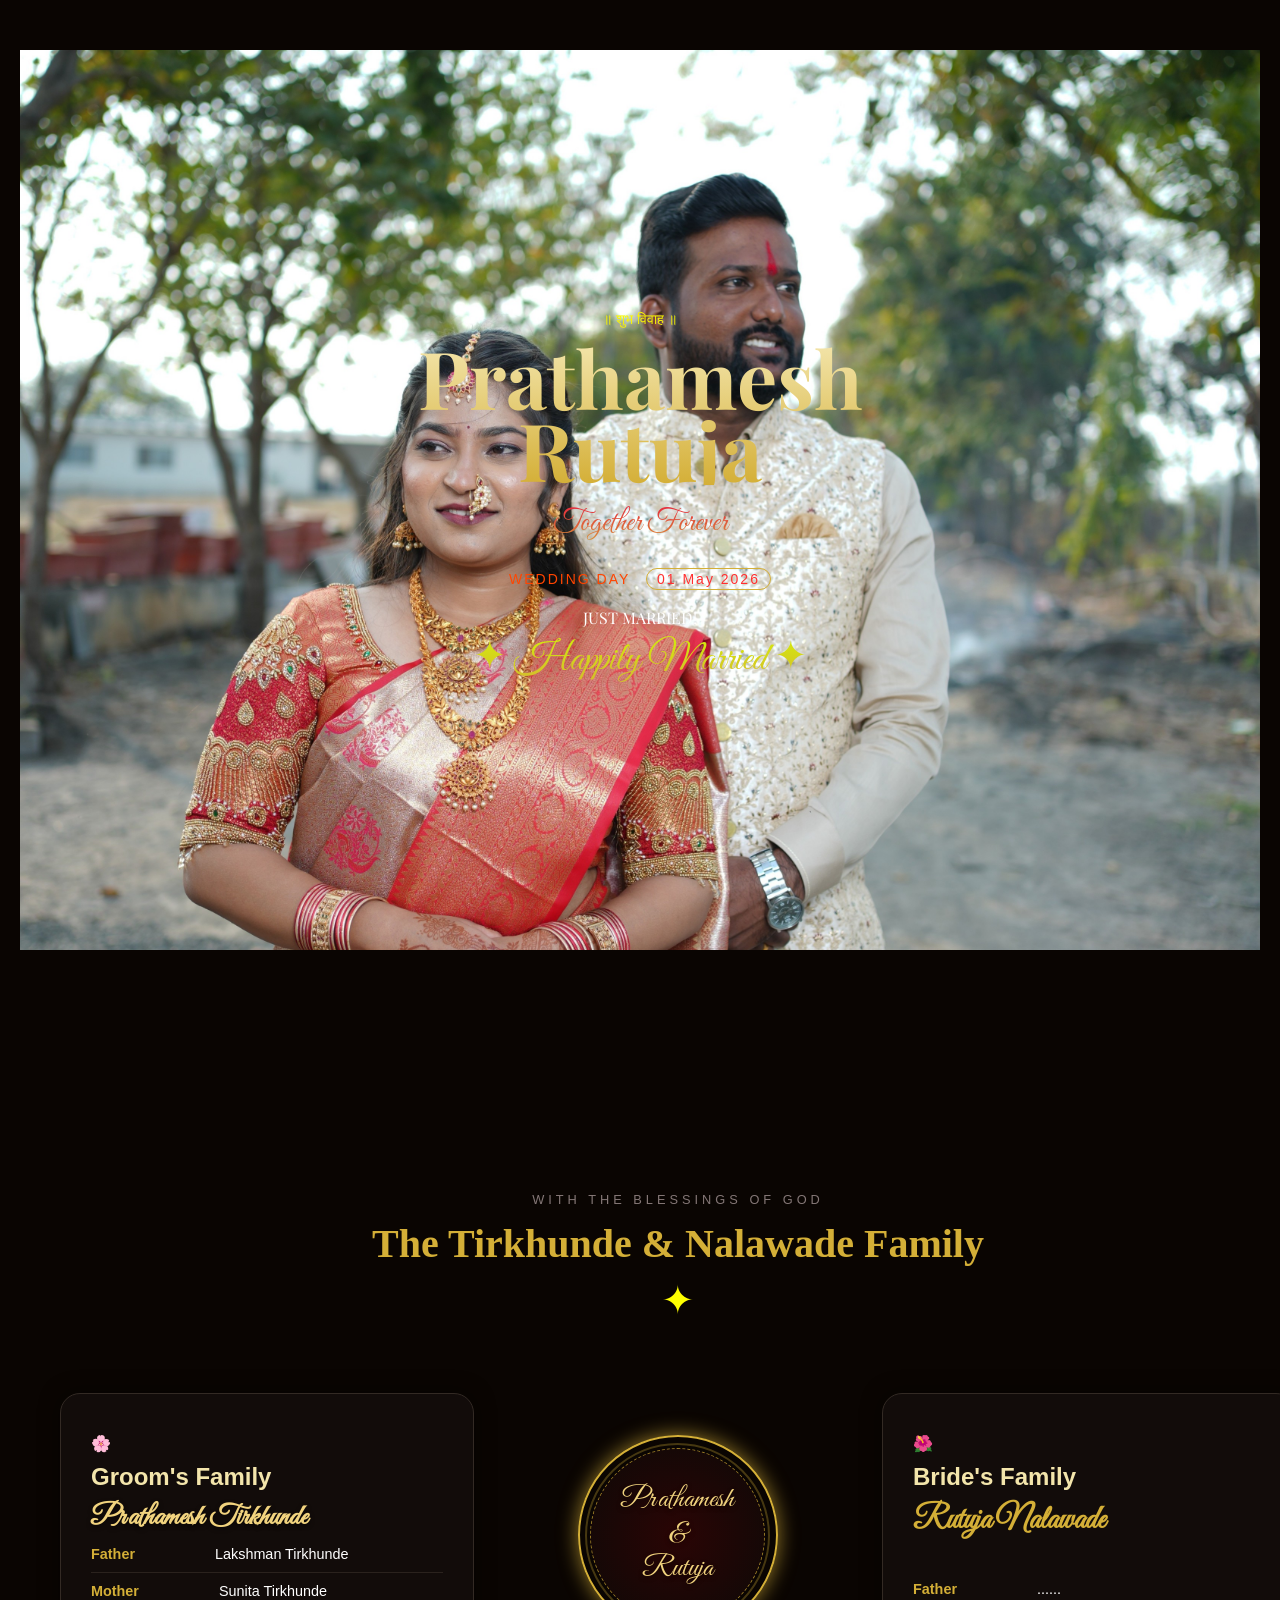
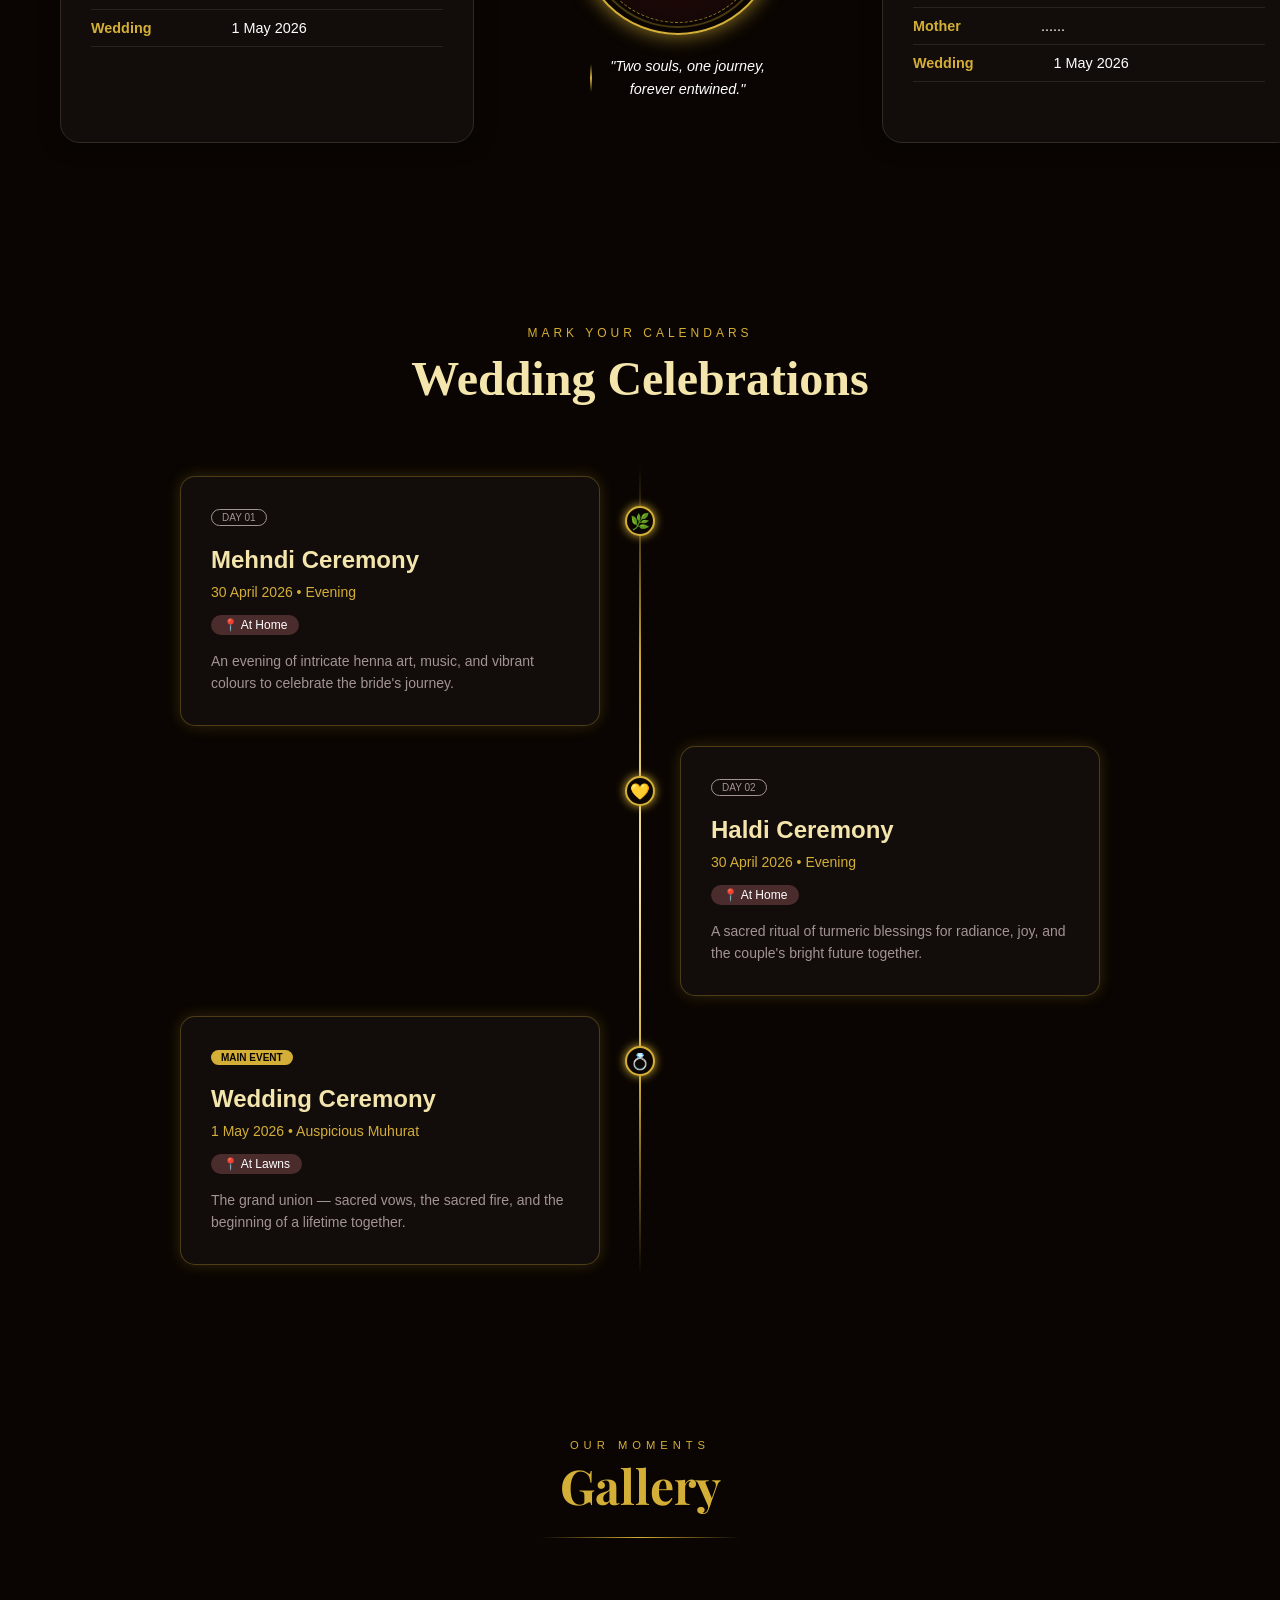
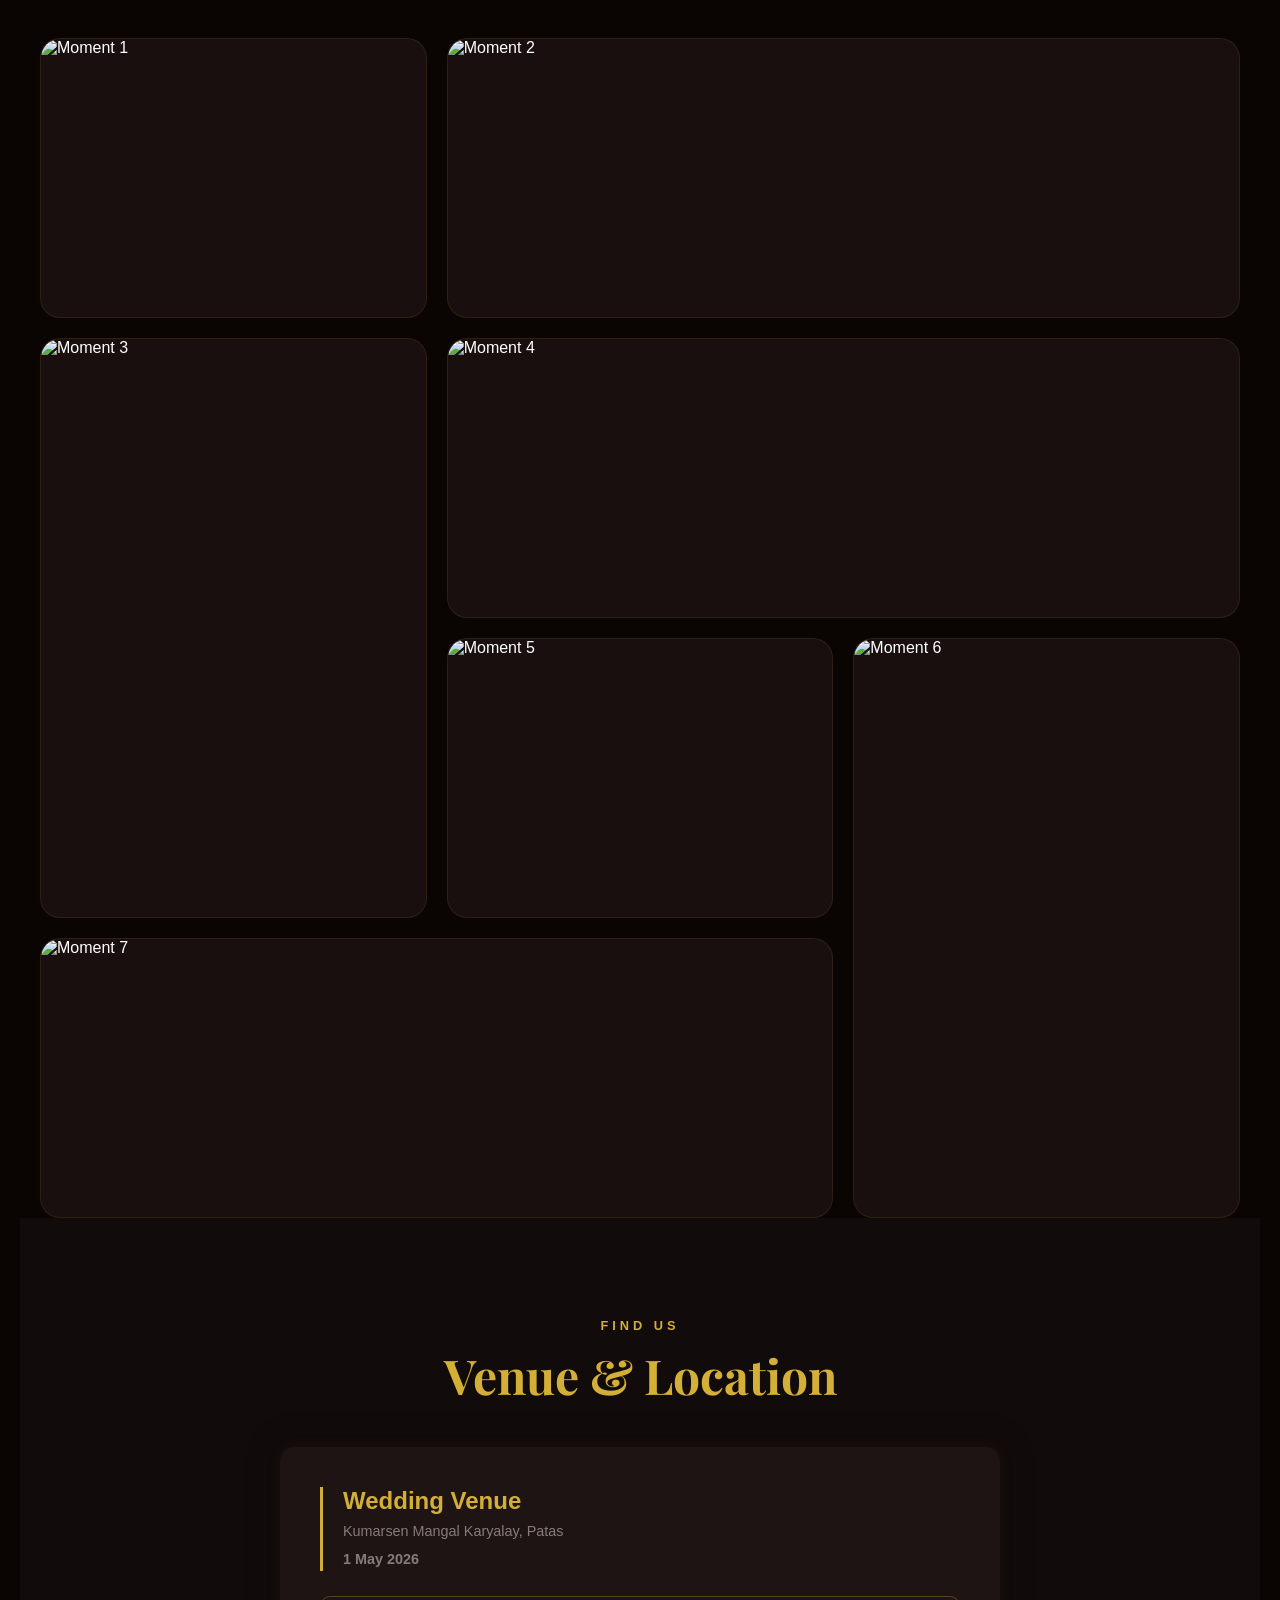
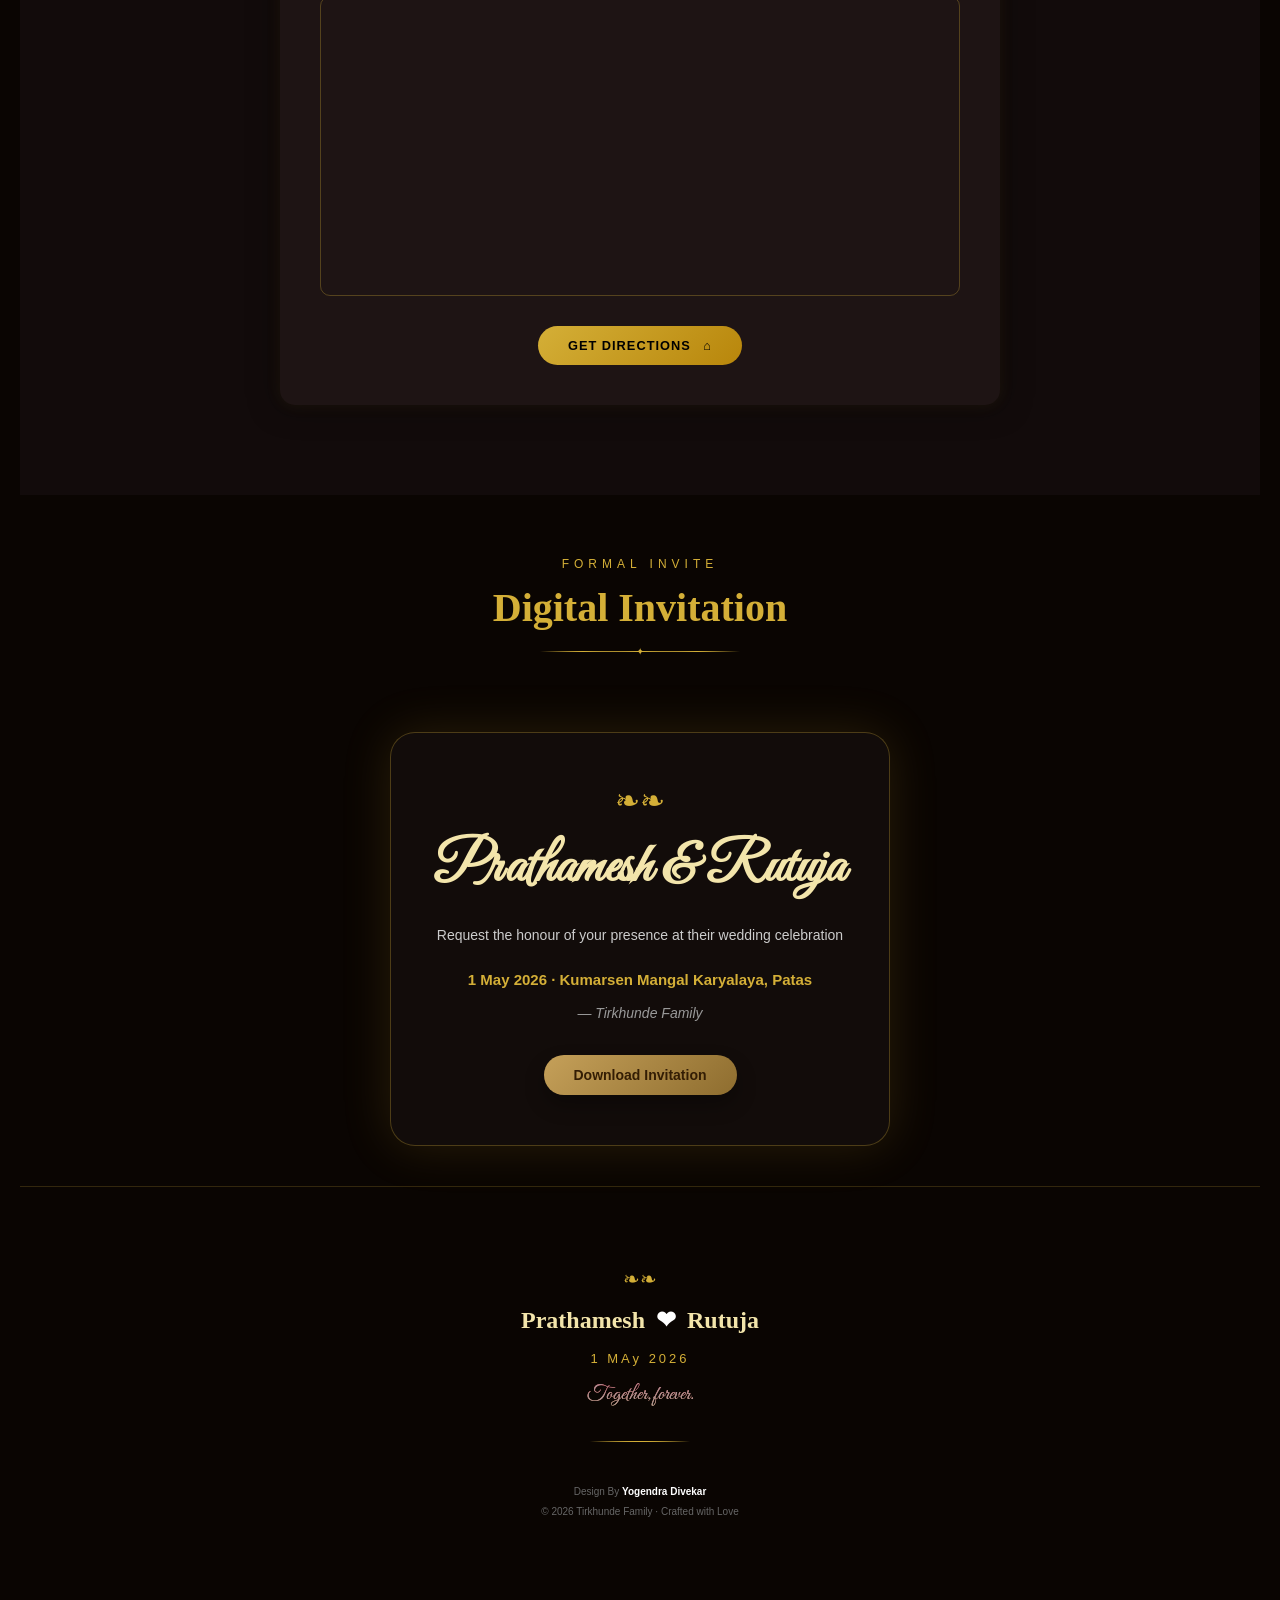
==== inner.html @ dc98af4c "Add files via upload" ====
<!DOCTYPE html>
<html lang="en">
<head>
    <meta charset="UTF-16">
    <meta name="viewport" content="width=device-width, initial-scale=1.0">
    <title>Prathamesh & Rutuja Wedding Invitation</title>
    <link rel="stylesheet" href="styles.css">
    <link href="https://fonts.googleapis.com/css2?family=Great+Vibes&display=swap" rel="stylesheet">
    <link href="https://fonts.googleapis.com/css2?family=Playfair Display:wght@500&display=swap" rel="stylesheet">
     <link href="https://fonts.googleapis.com/css2?family=Playfair+Display:ital,wght@0,400;0,700;1,400&family=Great+Vibes&display=swap" rel="stylesheet">
</head>
<body>
    <div class="hero-section">
        <div class="overlay"></div>

        <div class="contentt">
            <p style="color:  #f8f405;" class="sub-header">॥ शुभ विवाह ॥</p>
            <h1 class="names">Prathamesh<br>Rutuja</h1>
            <p class="tagline">Together Forever</p>

            <div class="wedding-date">
                <span>WEDDING DAY</span>
                <span style="color: rgb(255, 47, 47)" style="font-weight: 300;" class="date-box">01 May 2026</span>
            </div>

            <div class="countdown-container">
                <div class="time-box">
                    <span id="days">00</span>
                    <p>DAYS</p>
                </div>
                <span class="divider">:</span>
                <div class="time-box">
                    <span id="hours">00</span>
                    <p>HOURS</p>
                </div>
                <span class="divider">:</span>
                <div class="time-box">
                    <span id="minutes">00</span>
                    <p>MINUTES</p>
                </div>
                <span class="divider">:</span>
                <div class="time-box">
                    <span id="seconds">00</span>
                    <p>SECONDS</p>
                </div>
            </div>

            <p class="status">✦ Happily Married ✦</p>
        </div>

    </div>
<div class="invitation-container">
    <header class="reveal">
        <p class="blessing">WITH THE BLESSINGS OF GOD</p>
        <h1>The Tirkhunde & Nalawade Family</h1>
        <div class="divider">✦</div>
    </header>

    <main class="content-wrapper">
        <section class="card left reveal">
            <div class="flower">🌸</div>
            <h2>Groom's Family</h2>
            <h3 class="namess">Prathamesh Tirkhunde</h3>
            <div class="details">
                <div class="row"><span>Father</span> <span>Lakshman Tirkhunde</span></div>
                <div class="row"><span>Mother</span> <span>Sunita Tirkhunde</span></div>
                <div class="row"><span>Wedding</span> <span>1 May 2026</span></div>
                
            </div>
        </section>

            <div class="center-seal reveal">
                <div class="outer-glow">
                    <div class="middle-border">
                        <div class="inner-circle">
                    <p class="namess">Prathamesh <br>& <br>Rutuja</p>
                    </div>
                </div>
            </div>
            <blockquote class="quote">"Two souls, one journey, <br>forever entwined."</blockquote>
            </div>

        <section class="card right reveal">
            <div class="flower">🌺</div>
            <h2>Bride's Family</h2>
            <h3 class="namee">Rutuja Nalawade</h3>
            <div class="details">
                <div class="row"><span>Father</span> <span>......</span></div>
                <div class="row"><span>Mother</span> <span>......</span></div>
                <div class="row"><span>Wedding</span> <span>1 May 2026</span></div>
            </div>
        </section>
    </main>
</div>
  <div class="header animate">
        <span>Mark Your Calendars</span>
        <h1>Wedding Celebrations</h1>
    </div>

    <section class="timeline-wrapper">
    <div class="timeline">
        
        <div class="container left animate">
            <div class="icon">🌿</div>
            <div class="content">
                <div class="day-tag">Day 01</div>
                <h2>Mehndi Ceremony</h2>
                <div class="date">30 April 2026 • Evening</div>
                <div class="location">📍 At Home</div>
                <p>An evening of intricate henna art, music, and vibrant colours to celebrate the bride's journey.</p>
            </div>
        </div>

        <div class="container right animate">
            <div class="icon">💛</div>
            <div class="content">
                <div class="day-tag">Day 02</div>
                <h2>Haldi Ceremony</h2>
                <div class="date">30 April 2026 • Evening</div>
                <div class="location">📍 At Home</div>
                <p>A sacred ritual of turmeric blessings for radiance, joy, and the couple's bright future together.</p>
            </div>
        </div>

        <div class="container left animate">
            <div class="icon">💍</div>
            <div class="content">
                <div class="day-tag main-event-tag">Main Event</div>
                <h2>Wedding Ceremony</h2>
                <div class="date">1 May 2026 • Auspicious Muhurat</div>
                <div class="location">📍 At Lawns</div>
                <p>The grand union — sacred vows, the sacred fire, and the beginning of a lifetime together.</p>
            </div>
        </div>
</section>


    <header class="gallery-header">
        <span class="sub-title">Our Moments</span>
        <h1 class="main-title">Gallery</h1>
        <div class="dividerr"></div>
    </header>

    <main class="gallery-grid">
        <div class="gallery-item"  onclick="openLightbox('image/NDN01866.JPG')">
            <img src="image/NDN01866.JPG" alt="Moment 1">
            <div class="overlay">
                <button class="view-btn">VIEW</button>
            </div>
        </div>

        <div class="gallery-item wide" onclick="openLightbox('image/NDN01871.JPG')">
            <img src="image/NDN01871.JPG" alt="Moment 2">
            <div class="overlay">
                <button class="view-btn">VIEW</button>
            </div>
        </div>

        <div class="gallery-item tall"  onclick="openLightbox('image/NDN01863.JPG')">
            <img src="image/NDN01863.JPG" alt="Moment 3">
            <div class="overlay">
                <button class="view-btn">VIEW</button>
            </div>
        </div>

        <div class="gallery-item wide"  onclick="openLightbox('image/NDN01873.JPG')">
            <img src="image/NDN01873.JPG" alt="Moment 4">
            <div class="overlay">
                <button class="view-btn">VIEW</button>
            </div>
        </div>

        <div class="gallery-item"  onclick="openLightbox('image/NDN01881.JPG')">
            <img src="image/NDN01881.JPG" alt="Moment 5">
            <div class="overlay">
                <button class="view-btn">VIEW</button>
            </div>
        </div>

        <div class="gallery-item tall" onclick="openLightbox('image/NDN01884.JPG')">
            <img src="image/NDN01884.JPG" alt="Moment 6">
            <div class="overlay">
                <button class="view-btn">VIEW</button>
            </div>
        </div>

        <div class="gallery-item wide"  onclick="openLightbox('image/NDN01708.JPG')">
            <img src="image/NDN01708.JPG" alt="Moment 7">
            <div class="overlay">
                <button class="view-btn">VIEW</button>
            </div>
        </div>
    </main>

    <div id="lightbox" class="lightbox" onclick="closeLightbox()">
        <span class="close-btn">&times;</span>
        <img id="lightbox-img" src="" alt="Full View">
    </div>

    <div class="venue-section">
    <div class="container">
        <div class="header-section" id="header">
            <h2 class="find-us">Find Us</h2>
            <h1 class="main-title">Venue & Location</h1>
        </div>

        <div class="venue-card" id="card">
            <div class="venue-info">
                <h3>Wedding Venue</h3>
                <p>Kumarsen Mangal Karyalay, Patas</p>
                <p><strong>1 May 2026</strong></p>
            </div>

            <div class="map-wrapper">
                <iframe 
                    src="https://www.google.com/maps/embed?pb=!1m18!1m12!1m3!1d3785.437340078713!2d74.4019183!3d18.4184617!2m3!1f0!2f0!3f0!3m2!1i1024!2i768!4f13.1!3m3!1m2!1s0x3bc211026df5e941%3A0xe6fed76d48ded981!2sKumarsen%20Mangal%20Karyalay!5e0!3m2!1sen!2sin!4v1700000000000"" 
                    allowfullscreen="" 
                    loading="lazy">
                </iframe>
            </div>

            <a href="https://www.google.com/maps/dir//Kumarsen+Mangal+Karyalay,+Patas,+Maharashtra+412219"" 
       target="_blank" 
       style="text-decoration: none;">
        <button class="btn-directions">
            Get Directions <span style="margin-left:8px;">⌂</span>
        </button>
        </div>
    </div>
</div>

<div class="page-container">
    <header>
        <p class="formal-invite">Formal Invite</p>
        <h1>Digital Invitation</h1>
        <div class="dividerr">
            <div class="line"></div>
            <div class="star">✦</div>
            <div class="line"></div>
        </div>
    </header>

    <main class="invitation-card">
        <div style="color: var(--gold); font-size: 30px; margin-bottom: 15px;">❧❧</div>
        
        <h2 class="couple-names">Prathamesh & Rutuja</h2>
        
        <p class="invitation-text">
            Request the honour of your presence at their wedding celebration
        </p>
        
        <p class="event-details">
            1 May 2026 · Kumarsen Mangal Karyalaya, Patas
        </p>
        
        <p class="family-name">— Tirkhunde Family</p>
        
<a href="#" class="btn-download" onclick="showInvitation()">
    Download Invitation
</a>

<!-- Hidden Image -->
<div id="invitationBox" class="hidden">
    <img src="image/WhatsApp Image 2026-03-31 at 11.41.42 PM.jpeg" class="invitation-img">

    <!-- Download Button -->
    <a href="image/WhatsApp Image 2026-03-31 at 11.41.42 PM.jpeg" download="Wedding-Invitation.jpg" class="download-btn">
        Download Now
    </a>
</div>
    </main>

    <footer>
        <div style="color: var(--gold); font-size: 20px;">❧❧</div>
        <h3 class="footer-names">Prathamesh <span class="heart">❤</span> Rutuja</h3>
        <p class="footer-date">1 MAy 2026</p>
        <p class="taglinee">Together, forever.</p>
        
        <div class="dividerr" style="width: 100px; margin-top: 30px;">
            <div class="line"></div>
        </div>

        <div class="credits">
    Design By <span style="font-weight: bold; color: white;">Yogendra Divekar</span><br>
    © 2026 Tirkhunde Family · Crafted with Love
</div>
    </footer>
</div>

<audio id="bg-music" loop>
    <source src="image/Ha-Jiv-Vedavala.mp3" type="audio/mpeg">
</audio>
    <script src="scripts.js"></script>
</body>
</html>
---- styles.css ----
/* style.css */
body, html {
    margin: 0;
    padding: 0;
    min-height: 100%;
    font-family: 'Segoe UI', Tahoma, Geneva, Verdana, sans-serif;
    overflow-y: auto;
}

.hero-section {
    background: url('image/NDN01863.jpg') no-repeat center center/cover;
    min-height: 100vh;
    position: relative;
    display: flex;
    justify-content: center;
    align-items: center;
    text-align: center;
    color: white;
}

.overlay {
    position: absolute;
    top: 0;
    left: 0;
    width: 100%;
    height: 100%;
    background: rgba(46, 33, 23, 0.5); /* Brownish tint */
}

.contentt {
    z-index: 2;
}

.names {
    font-size: 80px;
    font-family: 'Playfair Display', serif;
    background: linear-gradient(to bottom, #f3e5ab, #d4af37);
    -webkit-background-clip: text;
    -webkit-text-fill-color: transparent;
    margin: 10px 0;
    line-height: 0.9;
}

.tagline {
    font-family: 'Great Vibes', cursive;
    font-size: 30px;
    font-weight: 500;
    background: linear-gradient(to bottom, #e90a3e, #D4AF37);
        -webkit-background-clip: text;
    -webkit-text-fill-color: transparent;
    line-height: 1.2;
    padding: 10px;
    margin: 0;
}

.wedding-date {
    margin: 20px 0;
    font-size: 14px;
    letter-spacing: 2px;
    color: orangered;
}

.date-box {
    border: 1px solid #d4af37;
    padding: 2px 10px;
    margin-left: 10px;
    border-radius: 15px;
}

.countdown-container {
    display: flex;
    justify-content: center;
    align-items: center;
    gap: 10px;
    font-family: 'Playfair Display', sans-serif;
}

.time-box {
    background: rgba(0, 0, 0, 0.4);
    padding: 15px;
    border-radius: 8px;
    border: 0.5px solid rgba(255, 193, 7, 0.5);
    min-width: 70px;
}

.time-box span {
    font-size: 32px;
    font-weight: bold;
    color: #f3e5ab;
}

.time-box p {
    font-size: 10px;
    margin: 0;
}

.status {
        font-family: 'Great Vibes', cursive;
    font-size: 40px;
    font-weight: 500;
    background: linear-gradient(to bottom, #d4f405, #d4af37);
        -webkit-background-clip: text;
    -webkit-text-fill-color: transparent;
}
.divider{
    color: yellow;
    font-size: 40px;
}

/*new page*/

:root {
    --bg-color: #0d0907;
    --card-bg: #16110f;
    --gold: #d4af37;
    --text-light: #e0e0e0;
}

body {
    background-color: var(--bg-color);
    color: var(--text-light);
    font-family: 'Playfair Display', serif;
    margin: 0;
}


.invitation-container {
    max-width: 1200px;
    width: 90%;
    text-align: center;
    padding: 80px 20px;
    margin: 100px; /* ✅ important */
}

header h1 {
    font-size: 2.5rem;
    color: var(--gold);
    margin: 10px 0;
}

.blessing {
    letter-spacing: 4px;
    font-size: 0.8rem;
    opacity: 0.8;
}

.content-wrapper {
    display: grid;
    grid-template-columns: 1fr 0.5fr 1fr;
    gap: 20px;
    align-items: center;
    margin-top: 50px;
}

.card {
    background: var(--card-bg);
    border: 1px solid #332a24;
    border-radius: 20px;
    padding: 40px 30px;
    box-shadow: 0 0 20px rgba(0,0,0,0.5);
    min-height: 350px;
    transition: transform 0.3s ease;
}

.card:hover {
    transform: translateY(-5px);
    border-color: var(--gold);
    box-shadow: 0 10px 80px rgba(212, 175, 55, 0.4), 
                0 0 15px rgba(212, 175, 55, 0.2);
    
    transition: all 0.4s ease-in-out;
}

.namee {
    font-family: 'Great Vibes', cursive;
    color: var(--gold);
    font-size: 2rem;
    margin-bottom: 30px;
}

.details .row {
    display: flex;
    gap: 80px;
    padding: 10px 0;
    border-bottom: 1px solid #2a221d;
    font-size: 0.9rem;
}

.details span:first-child {
    color: var(--gold);
    font-weight: bold;
}

/* Center Section */
.center-seal {
    display: flex;
    flex-direction: column;
    align-items: center;
    justify-content: center;
}

/* 1. The Largest Outer Glow Ring */
.outer-glow {
    width: 200px;
    height: 200px;
        border: 2px solid #d4af37; /* Strong gold */
    border-radius: 50%;
    display: flex;
    align-items: center;
    justify-content: center;
    box-shadow: 0 0 20px rgba(212, 175, 55, 0.7);
}

/* 2. The Middle Solid Border Ring */
.middle-border {
    width: 185px;
    height: 185px;
        border: 2px solid rgba(212, 175, 55, 0.3); /* Faint gold */
    border-radius: 50%;
    display: flex;
    align-items: center;
    justify-content: center;
  
}

/* 3. The Inner Filled Circle */
.inner-circle {
    width: 175px;
    height: 175px;
    /* This creates the beaded/dotted look */
    border: 1.5px dashed rgba(212, 175, 55, 0.7); 
    border-radius: 50%;
    
    background: radial-gradient(circle, #2a0505 0%, #0d0907 100%);
    display: flex;
    flex-direction: column;
    align-items: center;
    justify-content: center;
    text-align: center;
}

.namess {
    font-family: 'Great Vibes', cursive;
    font-size: 1.8rem;
    color: #f1d37e; /* Light gold for readability */
    line-height: 1.2;
    text-shadow: 0 2px 4px rgba(0,0,0,0.5);
}

.quote {
    font-style: italic;
    font-size: 0.9rem;
    margin-top: 20px;
    line-height: 1.6;
    position: relative;
  padding-left: 20px; /* space for line */
}
.quote::before {
  content: "";
  position: absolute;

  left: 0;
  top: 20%;
  bottom: 20%;

  width: 2px;
  background: #d4af37;
  background: linear-gradient(to bottom, transparent, #d4af37, transparent);
}
/* Mobile View */
@media (max-width: 900px) {
    .content-wrapper {
        grid-template-columns: 1fr;
    }
    .center-seal { order: -1; margin-bottom: 30px; }
}
/* BASE ANIMATION */
.reveal {
    opacity: 0;
    transform: translateY(40px);
    transition: all 0.8s ease;
    will-change: transform, opacity;
}

/* SHOW */
.reveal.show {
    opacity: 1;
    transform: translate(0,0);
}

/* Header animation */
header.reveal {
    transform: translateY(-50px);
}

/* Left card */
.card.left.reveal {
    transform: translateX(-80px);
}

/* Right card */
.card.right.reveal {
    transform: translateX(80px);
}

/* Center seal animation */
.center-seal.reveal {
    transform: scale(0.1);
}

/* When visible */
.center-seal.show {
    transform: scale(1);
}

/* Glow pulse animation */
@keyframes glowPulse {
    0% {
        box-shadow: 0 0 10px rgba(212,175,55,0.3);
    }
    50% {
        box-shadow: 0 0 30px rgba(212,175,55,0.8);
    }
    100% {
        box-shadow: 0 0 10px rgba(212,175,55,0.3);
    }
}

.outer-glow {
    animation: glowPulse 3s infinite ease-in-out;
}
/* next page */

:root {
            --bg-color: #1a0b0b;
            --card-bg: #2d1b1b;
            --gold: #d4af37;
            --text-muted: #a39494;
            --glow: rgba(212, 175, 55, 0.2);
        }

        body {
            background-color: var(--bg-color);
    color: white;
    font-family: 'Times New Roman', serif;
    margin: 0;
    padding: 50px 0;

        }
.timeline-wrapper {
    display: flex;
    flex-direction: column;
    align-items: center;
    margin-bottom: 100px;
}
        .header {
            text-align: center;
            margin-bottom: 60px;
        }

        .header span {
            text-transform: uppercase;
            letter-spacing: 4px;
            font-size: 12px;
            color: var(--gold);
        }

        .header h1 {
            font-size: 48px;
            margin: 10px 0;
            color: #f3e5ab;
        }

        /* Timeline Container */
        .timeline {
            position: relative;
            max-width: 1000px;
            width: 100%;
        }

        /* Central Line */
        .timeline::after {
    content: '';
    position: absolute;
    width: 2px;
    top: 0;
    bottom: 0;
    left: 50%;
    transform: translateX(-50%);

    background: linear-gradient(
        to bottom,
        transparent,
        #d4af37,
        #f3e5ab,
        #d4af37,
        transparent
    );

    z-index: 0; /* BELOW EVERYTHING */
}

        /* Container for each event */
        .container {
            padding: 10px 40px;
            position: relative;
            width: 50%;
            box-sizing: border-box;
            z-index: 1;
        }

        /* Zig Zag logic */
        .left { left: 0; text-align: left; }
        .right { left: 50%; text-align: left; }

        /* Icon Circles on the line */
        .icon {
    position: absolute;
    width: 30px;
    height: 30px;
    background: var(--bg-color);
    border: 2px solid var(--gold);
    border-radius: 50%;
    top: 40px;
    z-index: 2; /* ABOVE LINE */

    display: flex;
    align-items: center;
    justify-content: center;

    box-shadow: 0 0 10px var(--gold);
}

        .left .icon { right: -15px; }
        .right .icon { left: -15px; }

        /* The Box/Card */
        .content {
    background-color: var(--card-bg);
    padding: 30px;
    border-radius: 15px;
    border: 1px solid rgba(212, 175, 55, 0.3);
    box-shadow: 0 0 15px var(--glow);

    transition: all 0.4s ease; /* smooth hover */
}
.content:hover {
    transform: translateY(-8px) scale(1.02);

    box-shadow: 
        0 10px 25px rgba(0,0,0,0.4),
        0 0 20px rgba(212, 175, 55, 0.6),
        0 0 40px rgba(212, 175, 55, 0.3);
}

        .day-tag {
            font-size: 10px;
            border: 1px solid var(--text-muted);
            padding: 2px 10px;
            border-radius: 10px;
            display: inline-block;
            margin-bottom: 10px;
            color: var(--text-muted);
            text-transform: uppercase;
        }

        .main-event-tag {
            background: var(--gold);
            color: var(--bg-color);
            font-weight: bold;
            border: none;
        }

        h2 { margin: 10px 0; color: #f3e5ab; font-size: 24px; }
        .date { color: var(--gold); font-size: 14px; margin-bottom: 15px; }
        .location { 
            display: inline-block;
            background: #4a2c2c; 
            padding: 3px 12px; 
            border-radius: 15px; 
            font-size: 12px;
            margin-bottom: 15px;
        }
        p { color: var(--text-muted); line-height: 1.6; font-size: 14px; }

        /* Responsive for mobile */
        @media screen and (max-width: 768px) {
            .timeline::after { left: 31px; }
            .container { width: 100%; padding-left: 70px; padding-right: 25px; }
            .right { left: 0; }
            .left .icon, .right .icon { left: 16px; }
        }
        /* ANIMATION BASE */
.animate {
    opacity: 0;
    transform: translateY(40px);
    transition: all 0.8s ease;
    will-change: transform, opacity;
}

/* Header */
.header.animate {
    transform: translateY(-40px);
}

/* Left */
.left.animate {
    transform: translateX(-60px);
}

/* Right */
.right.animate {
    transform: translateX(60px);
}

/* Active */
.animate.show {
    opacity: 1;
    transform: translate(0,0);
}

/* gallery*/

/* General Reset */
* {
    margin: 0;
    padding: 0;
    box-sizing: border-box;
}

body {
    background-color: #0d0606;
    color: #fff;
    font-family: 'Times New Roman', serif;
    padding: 50px 20px;
}

/* Header */
.gallery-header {
    text-align: center;
    margin-bottom: 60px;
}

.sub-title {
    color: #d4af37;
    text-transform: uppercase;
    letter-spacing: 5px;
    font-size: 0.7rem;
}

.main-title {
    font-size: 4rem;
    margin: 15px 0;
    color: #f5e6be;
}

.dividerr {
    height: 1px;
    width: 100px;
    background: linear-gradient(to right, transparent, #d4af37, transparent);
    margin: 0 auto;
}

/* Grid System */
.gallery-grid {
    display: grid;
    grid-template-columns: repeat(3, 1fr); /* 3 column layout */
    grid-auto-rows: 280px;
    grid-gap: 20px;
    max-width: 1200px;
    margin: 0 auto;
}

/* Sizing Logic */
.gallery-item.wide { grid-column: span 2; }
.gallery-item.tall { grid-row: span 2; }

.gallery-item {
    position: relative;
    border-radius: 20px;
    overflow: hidden;
    cursor: pointer;
    background: #1a0f0f;
    border: 1px solid rgba(212, 175, 55, 0.1);
}

.gallery-item img {
    width: 100%;
    height: 100%;
    object-fit: cover;
    transition: transform 0.7s ease;
}

/* Hover & Animation */
.gallery-item:hover img {
    transform: scale(1.1);
}

.overlay {
    position: absolute;
    top: 0;
    left: 0;
    width: 100%;
    height: 100%;
    background: rgba(0, 0, 0, 0.5);
    display: flex;
    justify-content: center;
    align-items: center;
    opacity: 0;
    transition: opacity 0.4s ease;
}

.gallery-item:hover .overlay {
    opacity: 1;
}

.view-btn {
    background: transparent;
    border: 1px solid #d4af37;
    color: #f5e6be;
    padding: 12px 30px;
    border-radius: 30px;
    font-size: 0.8rem;
    letter-spacing: 2px;
    text-transform: uppercase;
    transform: translateY(30px);
    transition: all 0.5s cubic-bezier(0.175, 0.885, 0.32, 1.275);
}

.gallery-item:hover .view-btn {
    transform: translateY(0);
    background: rgba(212, 175, 55, 0.2);
    box-shadow: 0 0 15px rgba(212, 175, 55, 0.4);
}

/* Lightbox Modal */
.lightbox {
    position: fixed;
    top: 0;
    left: 0;
    width: 100%;
    height: 100%;
    background: rgba(0,0,0,0.95);
    display: none;
    z-index: 9999;
    justify-content: center;
    align-items: center;
}

.lightbox.active { display: flex; }

.lightbox img {
    max-width: 90%;
    max-height: 85%;
    border: 2px solid #d4af37;
    border-radius: 10px;
    animation: zoomIn 0.3s ease;
}

.close-btn {
    position: absolute;
    top: 20px;
    right: 30px;
    font-size: 50px;
    color: #fff;
    cursor: pointer;
}
/*
@keyframes zoomIn {
    from { transform: scale(0.8); opacity: 0; }
    to { transform: scale(1); opacity: 1; }
}

/* Responsive Mobile */
@media (max-width: 850px) {
    .gallery-grid {
        grid-template-columns: 1fr 1fr;
    }
}

@media (max-width: 550px) {
    .gallery-grid {
        grid-template-columns: 1fr;
        grid-auto-rows: 300px;
    }
    .gallery-item.wide, .gallery-item.tall {
        grid-column: span 1;
        grid-row: span 1;
    }
    .main-title { font-size: 2.8rem; }
}

/* Venue */

.venue-section {
    background-color: #120b0b;
    color: #f4e8d1;
    font-family: 'Poppins', sans-serif;
    padding: 80px 0;
}

/* instead of body */
.venue-section .container {
    text-align: center;
    width: 90%;
    max-width: 800px;
    margin: auto;
}

/* header */
.venue-section .header-section {
    opacity: 0;
    transform: translateY(-50px);
    transition: all 1s ease-out;
}

.venue-section .header-section.animate-top {
    opacity: 1;
    transform: translateY(0);
}

/* title */
.venue-section .main-title {
    font-size: 3rem;
    color: #d4af37;
}

/* card */
.venue-section .venue-card {
    background-color: #1e1414;
    border-radius: 15px;
    padding: 40px;
    opacity: 0;
    transform: scale(0.8);
    transition: 0.8s;
}

.venue-section .venue-card.animate-zoom {
    opacity: 1;
    transform: scale(1);
}

      :root {
            --bg-dark: #120b0b;
            --gold: #d4af37;
            --card-bg: #1e1414;
            --text-light: #f4e8d1;
        }

        /*body {
            background-color: var(--bg-dark);
            color: var(--text-light);
            font-family: 'Poppins', sans-serif;
            margin: 0;
            display: flex;
            justify-content: center;
            align-items: center;
            min-height: 100vh;
            overflow-x: hidden;
        }*/

        .containe {
            text-align: center;
            width: 90%;
            max-width: 800px;
            padding: 40px 0;
        }

        /* --- Header Animation --- */
        .header-section {
            opacity: 0;
            transform: translateY(-50px);
            transition: all 1s ease-out;
            margin-bottom: 40px;
        }

        .header-section.animate-top {
            opacity: 1;
            transform: translateY(0);
        }

        h2.find-us {
            font-size: 0.8rem;
            letter-spacing: 4px;
            color: var(--gold);
            text-transform: uppercase;
            margin-bottom: 10px;
        }

        h1.main-title {
            font-family: 'Playfair Display', serif;
            font-size: 3rem;
            margin: 0;
            color: var(--gold);
        }

        /* --- Map Card & Zoom Animation --- */
        .venue-card {
            background-color: var(--card-bg);
            border-radius: 15px;
            padding: 40px;
            box-shadow: 0 0 30px rgba(0, 0, 0, 0.5), 0 0 15px rgba(212, 175, 55, 0.1);
            opacity: 0;
            transform: scale(0.8);
            transition: all 0.8s cubic-bezier(0.175, 0.885, 0.32, 1.275);
        }

        .venue-card.animate-zoom {
            opacity: 1;
            transform: scale(1);
        }

        .venue-info {
            text-align: left;
            margin-bottom: 25px;
            border-left: 3px solid var(--gold);
            padding-left: 20px;
        }

        .venue-info h3 {
            color: var(--gold);
            margin: 0;
            font-size: 1.5rem;
        }

        .venue-info p {
            margin: 5px 0;
            font-size: 0.9rem;
            opacity: 0.8;
        }

        .map-wrapper {
            width: 100%;
            height: 300px;
            border-radius: 10px;
            overflow: hidden;
            border: 1px solid rgba(212, 175, 55, 0.3);
            margin-bottom: 30px;
        }

        iframe {
            width: 100%;
            height: 100%;
            border: none;
            filter: grayscale(0.3) contrast(1.1);
        }

        .btn-directions {
            background: linear-gradient(135deg, #d4af37, #b8860b);
            color: #000;
            border: none;
            padding: 12px 30px;
            border-radius: 25px;
            font-weight: bold;
            cursor: pointer;
            transition: transform 0.3s ease, box-shadow 0.3s ease;
            text-transform: uppercase;
            font-size: 0.8rem;
            letter-spacing: 1px;
        }

        .btn-directions:hover {
            transform: translateY(-3px);
            box-shadow: 0 5px 15px rgba(212, 175, 55, 0.4);
        }
        .venue-card:hover {
            transform: translateY(-3px);
            box-shadow: 0 0px 40px rgba(212, 175, 55, 0.4);
        }
  /* invite*/
  
          :root {
            --bg-color: #0a0502;
            --gold: #d4af37;
            --light-gold: #f3e5ab;
            --card-bg: #120c0a;
        }

        * {
            margin: 0;
            padding: 0;
            box-sizing: border-box;
        }

body {
    background-color: var(--bg-color);
    color: white;
    font-family: 'Montserrat', sans-serif;
    overflow-x: hidden;
}

/* Add this new wrapper */
.page-container {
    display: flex;
    flex-direction: column;
    align-items: center;
}

        /* Hero Section */
        header {
            text-align: center;
            padding: 60px 20px 20px;
            animation: fadeInDown 1.5s ease;
        }

        .formal-invite {
            font-family: 'Montserrat', sans-serif;
            letter-spacing: 5px;
            font-size: 12px;
            color: var(--gold);
            text-transform: uppercase;
            margin-bottom: 10px;
        }

        h1 {
            font-family: 'Cinzel', serif;
            font-size: clamp(2.5rem, 8vw, 4rem);
            color: var(--light-gold);
            margin-bottom: 20px;
        }

        /* Divider with Star */
        .dividerr {
            display: flex;
            align-items: center;
            justify-content: center;
            margin: 20px auto;
            width: 200px;
        }

        .line {
            height: 1px;
            background: linear-gradient(to right, transparent, var(--gold), transparent);
            flex-grow: 1;
        }

        .star {
            color: var(--gold);
            margin: 0 10px;
            font-size: 10px;
        }

        /* Main Card */
        .invitation-card {
            background-color: var(--card-bg);
            border: 1px solid rgba(212, 175, 55, 0.3);
            border-radius: 25px;
            padding: 50px 30px;
            max-width: 500px;
            width: 90%;
            text-align: center;
            box-shadow: 0 0 50px rgba(212, 175, 55, 0.15);
            margin: 40px 0;
            position: relative;
            animation: float 4s ease-in-out infinite;
        }

        .icon-logo {
            width: 50px;
            margin-bottom: 20px;
        }

        .couple-names {
            font-family: 'Great Vibes', cursive;
            font-size: clamp(2.5rem, 6vw, 3.5rem);
            color: var(--light-gold);
            margin-bottom: 20px;
        }

        .invitation-text {
            font-size: 14px;
            line-height: 1.8;
            color: #ccc;
            margin-bottom: 20px;
        }

        .event-details {
            color: var(--gold);
            font-weight: bold;
            font-size: 15px;
            margin-bottom: 10px;
        }

        .family-name {
            font-style: italic;
            color: #999;
            margin-bottom: 30px;
        }

        /* Download Button */
        .btn-download {
            display: inline-flex;
            align-items: center;
            gap: 10px;
            background: linear-gradient(135deg, #c5a059, #8e6d2f);
            color: #331d04;
            padding: 12px 30px;
            border-radius: 50px;
            text-decoration: none;
            font-weight: bold;
            font-size: 14px;
            transition: transform 0.3s, box-shadow 0.3s;
            box-shadow: 0 10px 20px rgba(0,0,0,0.3);
        }

        .btn-download:hover {
            transform: translateY(-3px);
            box-shadow: 0 15px 25px rgba(212, 175, 55, 0.3);
        }

        /* Footer Section */
        footer {
            width: 100%;
            text-align: center;
            padding: 80px 20px 40px;
            border-top: 1px solid rgba(212, 175, 55, 0.2);
        }

        .footer-names {
            font-family: 'Cinzel', serif;
            font-size: 24px;
            color: var(--light-gold);
            margin: 15px 0;
        }

        .heart { color: white; margin: 0 5px; }

        .footer-date {
            letter-spacing: 3px;
            font-size: 13px;
            color: var(--gold);
            margin-bottom: 10px;
        }

        .taglinee {
            font-family: 'Great Vibes', cursive;
            font-size: 20px;
            background: linear-gradient(to bottom, #ff013c, #f9e08e);
            -webkit-background-clip: text;
        }

        .credits {
            margin-top: 40px;
            font-size: 10px;
            color: #666;
            line-height: 2;
        }


        /* Animations */
        @keyframes fadeInDown {
            from { opacity: 0; transform: translateY(-30px); }
            to { opacity: 1; transform: translateY(0); }
        }

        @keyframes float {
            0%, 100% { transform: translateY(0); box-shadow: 0 0 50px rgba(212, 175, 55, 0.15); }
            50% { transform: translateY(-10px); box-shadow: 0 0 70px rgba(212, 175, 55, 0.25); }
        }

        @media (max-width: 480px) {
            .invitation-card { padding: 40px 20px; }
        }

.hidden {
    display: none;
    text-align: center;
    margin-top: 20px;
}

.invitation-img {
    width: 300px;
    border-radius: 10px;
}

/* Download Button Style */
.download-btn {
    display: inline-block;
    margin-top: 10px;
    padding: 10px 15px;
    background: gold;
    color: black;
    text-decoration: none;
    border-radius: 6px;
}
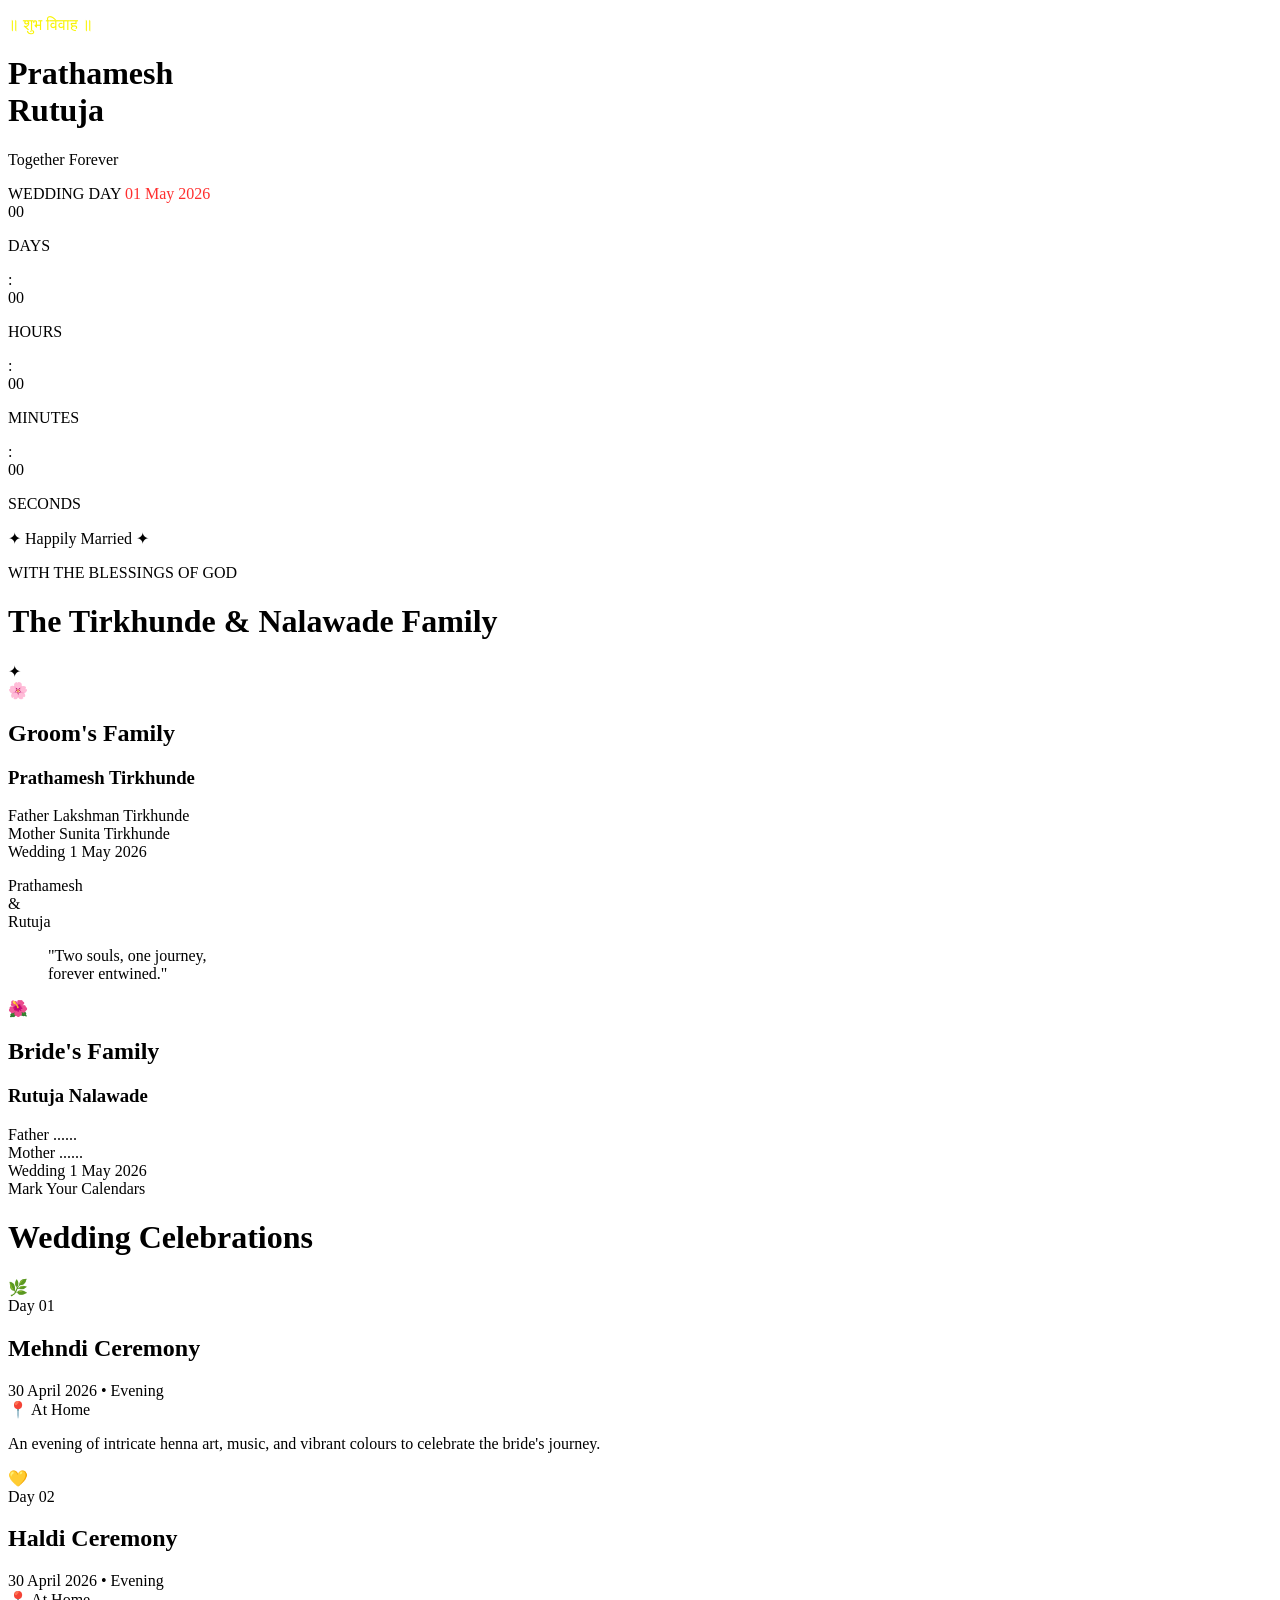
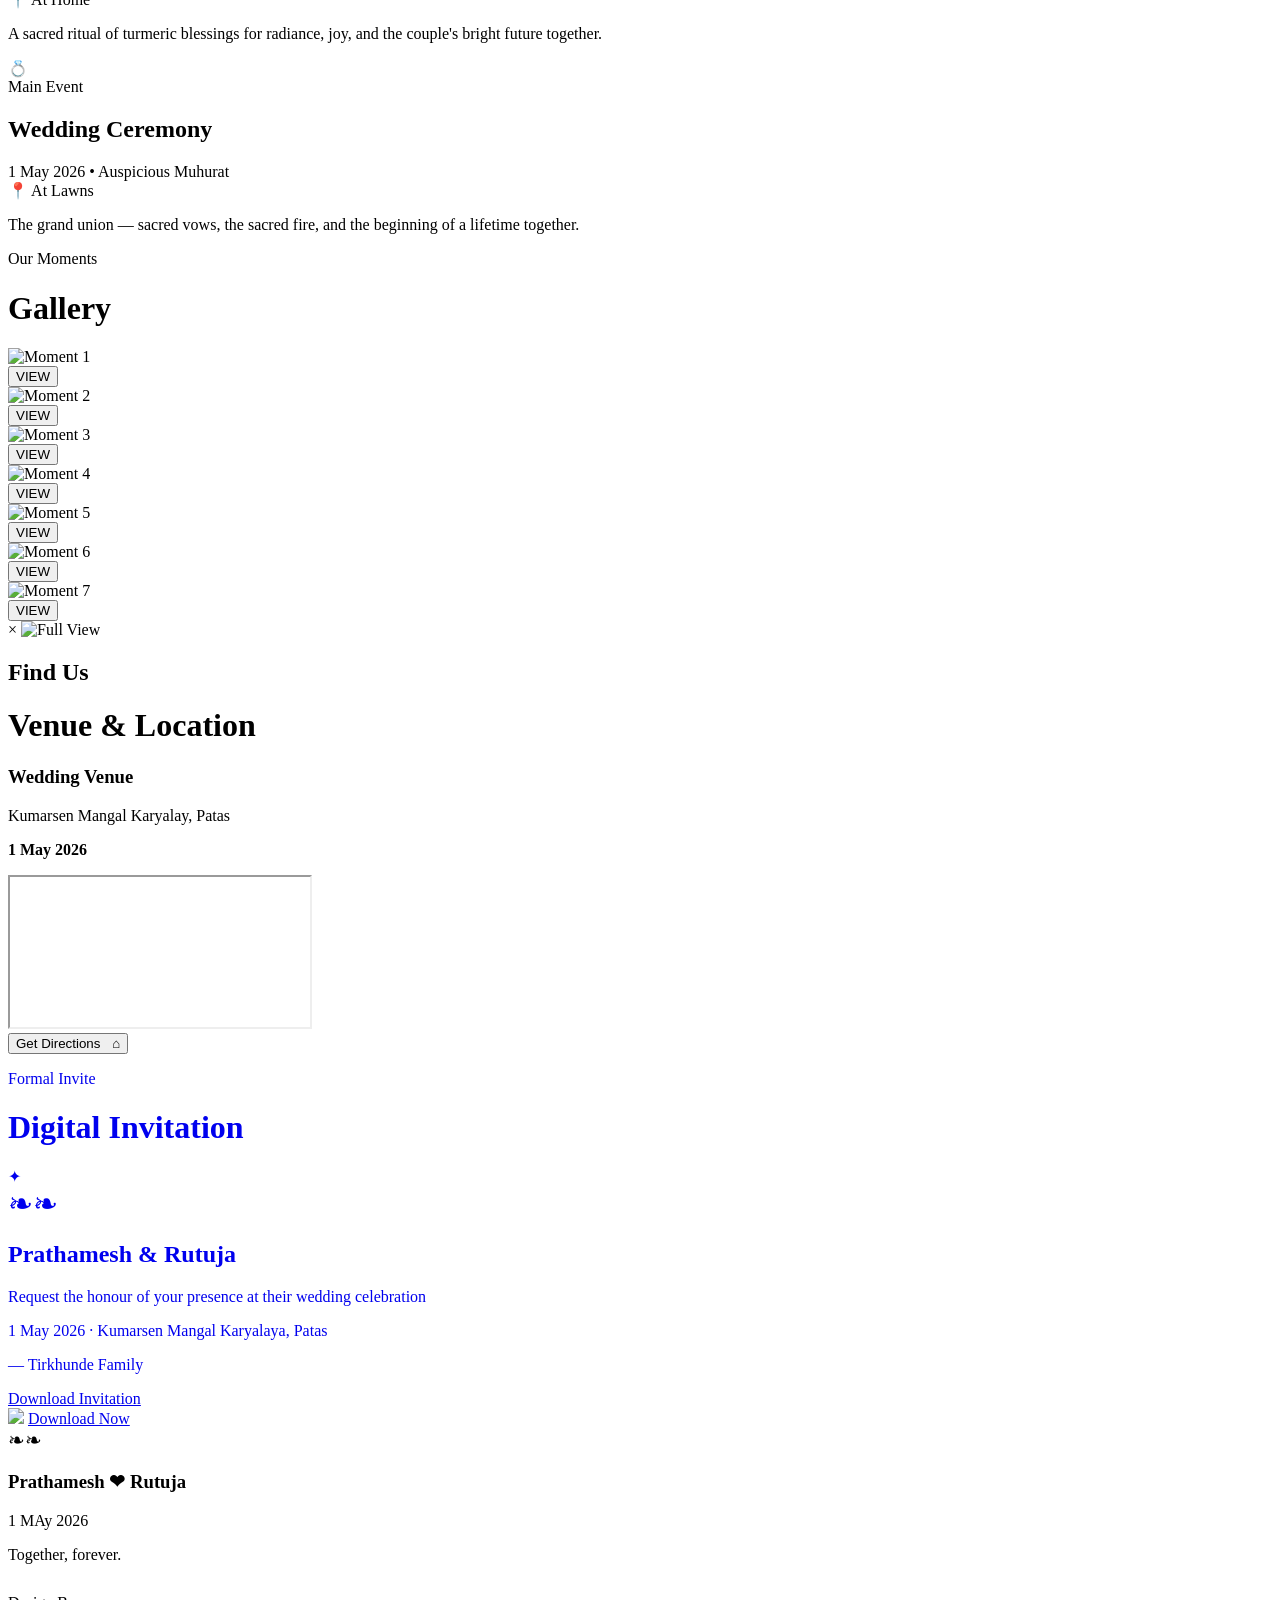
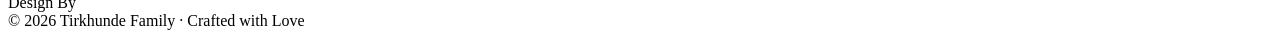
==== commit b9d3bb96: "Add files via upload" ====
--- a/inner.html
+++ b/inner.html
@@ -143,49 +143,49 @@
 
     <main class="gallery-grid">
         <div class="gallery-item"  onclick="openLightbox('image/NDN01866.JPG')">
-            <img src="image/NDN01866.JPG" alt="Moment 1">
+            <img src="image/NDN01866.jpg" alt="Moment 1">
             <div class="overlay">
                 <button class="view-btn">VIEW</button>
             </div>
         </div>
 
         <div class="gallery-item wide" onclick="openLightbox('image/NDN01871.JPG')">
-            <img src="image/NDN01871.JPG" alt="Moment 2">
+            <img src="image/NDN01871.jpg" alt="Moment 2">
             <div class="overlay">
                 <button class="view-btn">VIEW</button>
             </div>
         </div>
 
         <div class="gallery-item tall"  onclick="openLightbox('image/NDN01863.JPG')">
-            <img src="image/NDN01863.JPG" alt="Moment 3">
+            <img src="image/NDN01863.jpg" alt="Moment 3">
             <div class="overlay">
                 <button class="view-btn">VIEW</button>
             </div>
         </div>
 
         <div class="gallery-item wide"  onclick="openLightbox('image/NDN01873.JPG')">
-            <img src="image/NDN01873.JPG" alt="Moment 4">
+            <img src="image/NDN01873.jpg" alt="Moment 4">
             <div class="overlay">
                 <button class="view-btn">VIEW</button>
             </div>
         </div>
 
         <div class="gallery-item"  onclick="openLightbox('image/NDN01881.JPG')">
-            <img src="image/NDN01881.JPG" alt="Moment 5">
+            <img src="image/NDN01881.jpg" alt="Moment 5">
             <div class="overlay">
                 <button class="view-btn">VIEW</button>
             </div>
         </div>
 
         <div class="gallery-item tall" onclick="openLightbox('image/NDN01884.JPG')">
-            <img src="image/NDN01884.JPG" alt="Moment 6">
+            <img src="image/NDN01884.jpg" alt="Moment 6">
             <div class="overlay">
                 <button class="view-btn">VIEW</button>
             </div>
         </div>
 
         <div class="gallery-item wide"  onclick="openLightbox('image/NDN01708.JPG')">
-            <img src="image/NDN01708.JPG" alt="Moment 7">
+            <img src="image/NDN01708.jpg" alt="Moment 7">
             <div class="overlay">
                 <button class="view-btn">VIEW</button>
             </div>
